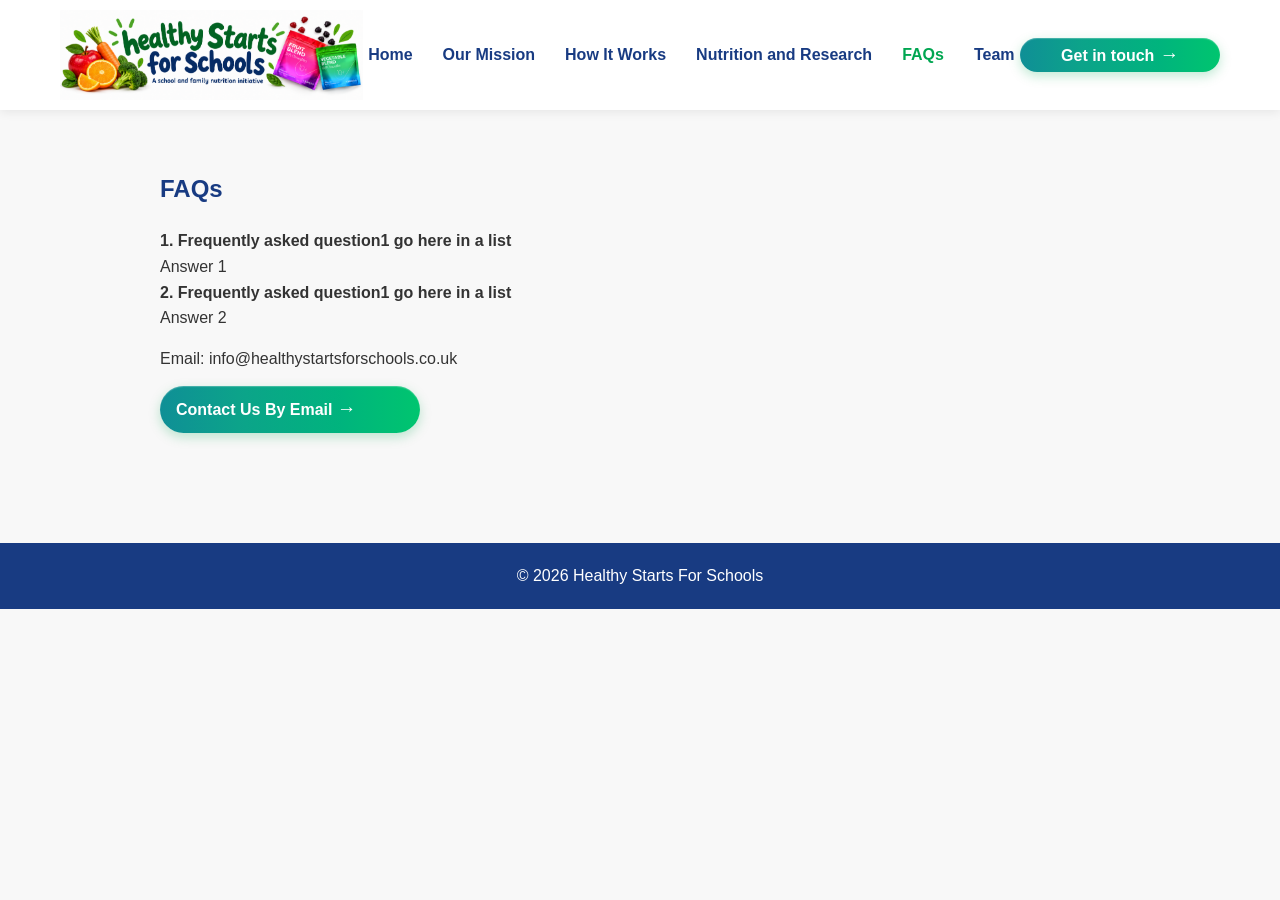
==== faqs.html @ ccf95e6d "first commit" ====
<!DOCTYPE html>
<html lang="en">
<head>
<meta charset="UTF-8">
<meta name="viewport" content="width=device-width, initial-scale=1.0">
<title>Contact Us</title>
<link rel="stylesheet" href="css/style.css">
</head>

<body>

<div id="header"></div>

<section class="content">

<h1>FAQs</h1>

<p>
<b>1. Frequently asked question1 go here in a list</b>
<br>
Answer 1
<br>
<b>2. Frequently asked question1 go here in a list</b>
<br>
Answer 2
<br>
</p>

<p>
Email: info@healthystartsforschools.co.uk
</p>

<a href="mailto:info@healthystartsforschools.co.uk" class="email-btn">
Contact Us By Email
</a>

</section>

<footer>
© 2026 Healthy Starts For Schools
</footer>

<script src="js/script.js"></script>

</body>
</html>
---- css/style.css ----
:root{
    --green-primary:#00A651;
    --green-dark:#008948;
    --green-light:#7AC943;
    --blue-primary:#183B82;
    --blue-dark:#102A60;
	--turquoise-primary:#00A6A6;
    --turquoise-dark:#008F8F;
    --red:#F44336;
    --red-light:#FF6B6B;
    --orange:#F9A11B;
    --yellow:#F7D100;
    --offwhite:#F8F8F8;
}

*{
    margin:0;
    padding:0;
    box-sizing:border-box;
}

body{
    font-family:Arial, Helvetica, sans-serif;
    background:var(--offwhite);
    line-height:1.6;
    color:#333;
}

header{
    background:#fff;
    box-shadow:0 2px 10px rgba(0,0,0,0.08);
    position:sticky;
    top:0;
    z-index:1000;
}

.header-container{
    max-width:1200px;
    margin:auto;
    display:flex;
    align-items:center;
    justify-content:space-between;
    padding:10px 20px;
}

.logo{
    height:90px;
    width:auto;
}

.nav-links{
    display:flex;
    list-style:none;
    gap:30px;
}

.nav-links a{
    text-decoration:none;
    color:var(--blue-primary);
    font-weight:bold;
    transition:.3s;
}

.nav-links a:hover{
    color:var(--green-primary);
}

.burger{
    display:none;
    font-size:2rem;
    cursor:pointer;
    background:none;
    border:none;
}

.hero{
    text-align:center;
    padding:80px 20px;
}

.hero h1{
    color:var(--green-primary);
    margin-bottom:20px;
}

.hero p{
    max-width:700px;
    margin:auto;
    margin-bottom:30px;
}

.email-btn{
    display:inline-block;

    padding:8px 16px;
    min-width:260px;

    background:linear-gradient(
        90deg,
        #0f8f96 0%,
        #0ca38a 30%,
        #00b47d 70%,
        #00c56f 100%
    );

    color:#ffffff;
    text-decoration:none;
    font-weight:700;

    border:none;
    border-radius:50px;

    box-shadow:
        0 4px 12px rgba(0,166,81,0.25),
        inset 0 1px 1px rgba(255,255,255,0.25);

    transition:all 0.3s ease;
}

.email-btn:hover{
    background:linear-gradient(
        90deg,
        #0a7e84 0%,
        #0a937d 30%,
        #009d6c 70%,
        #00ae61 100%
    );

    transform:translateY(-2px);
}

.email-btn::after{
    content:" →";
    font-size:1.2rem;
}

img{
    vertical-align: middle;
}

.gallery{
    max-width:1200px;
    margin:auto;
    padding:40px 20px;
    display:grid;
    grid-template-columns:repeat(auto-fit,minmax(300px,1fr));
    gap:20px;
}

.gallery img{
    width:100%;
    border-radius:10px;
    box-shadow:0 4px 10px rgba(0,0,0,.1);
}

.content{
    max-width:1000px;
    margin:auto;
    padding:60px 20px;
}

.content h1{
    color:var(--blue-primary);
    margin-bottom:20px;
}

.content p{
    margin-bottom:15px;
}

footer{
    background:var(--blue-primary);
    color:white;
    text-align:center;
    padding:20px;
    margin-top:50px;
}

.active-page{
    color:var(--green-primary) !important;
}

@media (max-width:768px){

    .burger{
        display:block;
    }

    .nav-links{
        display:none;
        width:100%;
        flex-direction:column;
        padding-top:20px;
        gap:15px;
        text-align:center;
    }

    .nav-links.active{
        display:flex;
    }

    .header-container{
        flex-wrap:wrap;
    }
}
.strapline{
    display:block;
    max-width:700px;
    width:100%;
    margin:0 auto 30px;
}

.showcase{
    padding:60px 20px;
    text-align:center;
    background:white;
}

.showcase h2{
    color:var(--blue-primary);
    margin-bottom:30px;
}

.showcase-image{
    width:100%;
    max-width:1100px;
    border-radius:12px;
    box-shadow:0 6px 20px rgba(0,0,0,0.15);
}

.active-page{
    color: #00A651;
    font-weight: bold;
}
.hero-buttons{
    display:flex;
    gap:20px;
    justify-content:center;
    flex-wrap:wrap;
    margin-top:30px;
}

.green-button,
.white-button{
    display:inline-block;
    padding:6px 6px;
    border-radius:20px;
    font-size:1rem;
    font-weight:700;
    text-decoration:none;
    transition:all 0.3s ease;
    text-align:center;
    min-width:200px;
}

/* Green Button */

.green-button{
    display:inline-block;
    padding:6px 6px;
    min-width:200px;

    background:linear-gradient(
        90deg,
        #0f8f96 0%,
        #0ca38a 30%,
        #00b47d 70%,
        #00c56f 100%
    );

    color:#ffffff;
    font-weight:700;
    font-size:1rem;
    text-decoration:none;

    border-radius:20px;
    border:none;

    box-shadow:
        0 4px 12px rgba(0,166,81,0.25),
        inset 0 1px 1px rgba(255,255,255,0.25);

    transition:all 0.3s ease;
}

.green-button:hover{
    background:linear-gradient(
        90deg,
        #0a7e84 0%,
        #0a937d 30%,
        #009d6c 70%,
        #00ae61 100%
    );

    transform:translateY(-2px);
}

/* White Button */

.white-button{
    background:#ffffff;
    color:#183B82;
    border:3px solid #6FD3CE;
    box-shadow:0 4px 12px rgba(0,0,0,0.08);
}

.white-button:hover{
    background:#f8f8f8;
    border-color:#00A651;
    transform:translateY(-2px);
}
@media (max-width:768px){

    .hero-buttons{
        flex-direction:column;
        align-items:center;
    }

    .green-button,
    .white-button{
        width:100%;
        max-width:350px;
    }
}
.green-button::after,
.white-button::after{
    content:" →";
    font-size:1.2rem;
}
.dark-blue-text{
    color:var(--blue-primary);
}

.turquoise-text{
    color:var(--turquoise-primary);
}
.hero-split{
    display:flex;
    align-items:center;
    gap:10px;    
	max-width:1200px;   
    margin:0 auto;
    padding:20px;          /* same side padding as .content */
}

.hero-content{
    flex:1 1 60%;
    text-align:left;
}

/* Row: leaves | heading | glow */
.hero-top{
    display:flex;
    align-items:flex-start;
    justify-content:space-between;
    gap:clamp(8px, 1.5vw, 20px);
    margin-bottom:10px;
}

.hero-image{
    flex:1 1 40%;
}

.hero-image img{
    width:100%;
    height:auto;
    display:block;
}

/* Leaves: top left of the content column */
.hero-leaves{
    width:clamp(35px, 4.5vw, 60px);
    height:auto;
    flex-shrink:0;
    mix-blend-mode:multiply;
}

/* Heading */
.hero-heading{
    flex:1 1 auto;
    min-width:0;
}

.hero-text{
    display:block;
    font-family:'Fredoka', Arial, Helvetica, sans-serif;
    font-weight:bolder;
    font-size:clamp(1.5rem, 3vw, 2.8rem);
    line-height:1.15;text-align:center;
}

/* Pink glow: top right of the heading */
.hero-glow{
    width:clamp(24px, 3vw, 40px);
    height:auto;
    flex-shrink:0;
    mix-blend-mode:multiply;
}

/* Spans the full row, so it runs from the leaves to the glow */
.hero-subtext{
    margin-bottom:20px;
    font-size:clamp(0.95rem, 1.4vw, 1.1rem);
    color:var(--blue-primary);
	text-align:center;	
	font-weight: bolder;
}

/* Buttons: left-aligned in this layout */
.hero-split .hero-buttons{
    justify-content:center;
    margin-top:0;
}

.green-button,
.white-button{
    cursor:pointer;
    font-family:inherit;
}

/* Stack on tablets and phones */
@media (max-width:768px){
    .hero-split{
        flex-direction:column;
    }

    .hero-content,
    .hero-image{
        flex:1 1 auto;
        width:100%;
    }

    .hero-split .hero-buttons{
        justify-content:center;
    }
}

/* ---------- Our mission banner ---------- */

.mission-banner{
    display:flex;
    align-items:center;
    justify-content:space-between;
    gap:20px;
    max-width:1200px;
    margin:40px auto;
    padding:20px 30px;
    background:#F1F6F3;              /* same pale green-grey as the research banner */
    border-radius:12px;
}

.mission-text{
    flex:1 1 auto;
    min-width:0;
    text-align:center;
}

/* Title with the glow at its left */
.mission-title-row{
    display:flex;
    align-items:center;
    justify-content:center;
    gap:10px;
    margin-bottom:8px;
}

.mission-title{
    font-family:'Fredoka', Arial, Helvetica, sans-serif;
    font-weight:600;
    font-size:clamp(1.4rem, 2.6vw, 2rem);
    color:var(--blue-primary);
}

.mission-glow{
    width:clamp(18px, 2vw, 28px);
    height:auto;
    mix-blend-mode:multiply;
}

.mission-subtitle{
    font-family:'Fredoka', Arial, Helvetica, sans-serif;
    font-weight:600;
    font-size:clamp(1.1rem, 2.4vw, 1.9rem);
    line-height:1.3;
    color:var(--blue-primary);
    max-width:32em;
    margin:0 auto 10px;
}

.mission-body{
    font-size:clamp(0.85rem, 1.3vw, 1.05rem);
    color:var(--blue-primary);
}

/* Blueberries left, apple right */
.mission-fruit{
    width:clamp(70px, 12vw, 170px);
    height:auto;
    flex-shrink:0;
    mix-blend-mode:multiply;         /* blends the image backgrounds into the banner */
}

/* Smaller fruit on phones, so the text has room */
@media (max-width:600px){
    .mission-banner{
        padding:20px 12px;
        gap:8px;
    }

    .mission-fruit{
        width:55px;
    }
}

/* ---------- How it works ---------- */

.hiw{
    max-width:1200px;
    margin:0 auto;
    padding:40px 20px;
}

/* Title with a glow either side */
.hiw-title-row{
    display:flex;
    align-items:center;
    justify-content:center;
    gap:clamp(8px, 1.5vw, 16px);
    margin-bottom:30px;
}

.hiw-title{
    font-family:'Fredoka', Arial, Helvetica, sans-serif;
    font-weight:600;
    font-size:clamp(1.6rem, 3vw, 2.4rem);
    color:var(--blue-primary);
}

.hiw-glow{
    width:clamp(18px, 2.2vw, 30px);
    height:auto;
    mix-blend-mode:multiply;
}

/* Row: step | arrow | step | arrow | step */
.hiw-steps{
    display:flex;
    align-items:center;
    justify-content:center;
    gap:clamp(8px, 1.5vw, 20px);
}

.hiw-step{
    flex:1 1 0;                    /* three equal-width steps */
    min-width:0;
    display:flex;
    align-items:center;
    gap:clamp(10px, 1.5vw, 18px);
}

.hiw-icon{
    width:clamp(70px, 9vw, 120px);
    height:auto;
    flex-shrink:0;
    mix-blend-mode:multiply;       /* hides the white image background */
}

.hiw-text h3{
    font-family:'Fredoka', Arial, Helvetica, sans-serif;
    font-weight:600;
    font-size:clamp(1rem, 1.5vw, 1.2rem);
    line-height:1.2;
    color:var(--blue-primary);
    margin-bottom:6px;
}

.hiw-text p{
    font-size:clamp(0.85rem, 1.15vw, 0.95rem);
    line-height:1.4;
    color:var(--blue-primary);
}

.hiw-arrow{
    flex:0 0 auto;
    width:clamp(14px, 1.8vw, 24px);
    height:auto;
    mix-blend-mode:multiply;
}

/* Stack the steps on tablets and phones */
@media (max-width:768px){
    .hiw-steps{
        flex-direction:column;
        gap:12px;
    }

    .hiw-step{
        flex:none;
        width:100%;
        max-width:420px;
    }

    .hiw-icon{
        width:90px;
    }

    .hiw-arrow{
        width:20px;
        transform:rotate(90deg);   /* arrows point down when stacked */
    }
}

/* ---------- Nutrition and research banner ---------- */

.research-banner{
    display:flex;
    align-items:center;
    gap:20px;
    max-width:1200px;
    margin:40px auto;
    padding:30px 40px;
    background:#eef5f2;              /* pale green-grey from the design */
    border-radius:12px;
}

.research-text{
    flex:1 1 45%;
    min-width:0;
}

.research-image{
    flex:1 1 55%;
    min-width:0;
}

.research-image img{
    width:100%;
    height:auto;
    display:block;
    mix-blend-mode:multiply;         /* blends the image's pale background into the box */
}

/* Title with the glow at its top right */
.research-title-row{
    display:flex;
    align-items:flex-start;
    gap:8px;
    margin-bottom:10px;
}

.research-title{
    font-family:'Fredoka', Arial, Helvetica, sans-serif;
    font-weight:600;
    font-size:clamp(1.5rem, 3vw, 2.4rem);
    line-height:1.15;
    color:var(--blue-primary);
}

.research-glow{
    width:clamp(18px, 2vw, 28px);
    height:auto;
    margin-top:-4px;
    flex-shrink:0;
    mix-blend-mode:multiply;
}

.research-subtitle{
    font-size:clamp(1.05rem, 1.8vw, 1.4rem);
    font-weight:700;
    line-height:1.3;
    color:var(--blue-primary);
    margin-bottom:12px;
}

.research-body{
    font-size:clamp(0.9rem, 1.3vw, 1.05rem);
    color:var(--blue-primary);
    margin-bottom:18px;
}

.research-link{
    font-weight:700;
    font-size:1.05rem;
    color:var(--turquoise-dark);
    text-decoration:none;
}

.research-link::after{
    content:" →";
}

.research-link:hover{
    text-decoration:underline;
}

/* Stack on tablets and phones */
@media (max-width:768px){
    .research-banner{
        flex-direction:column;
        padding:25px 20px;
    }

    .research-text,
    .research-image{
        flex:1 1 auto;
        width:100%;
    }
}
/* ---------- Meet the team + FAQs ---------- */

.tf{
    display:flex;
    gap:20px;
    max-width:1200px;
    margin:40px auto;
    padding:0 20px;
    align-items:stretch;
}

.tf-panel{
    background:#eef1f7;                /* pale blue-grey panel */
    border-radius:8px;
    padding:clamp(14px, 2vw, 24px);
    position:relative;
    min-width:0;
}

.tf-team{
    flex:1.4 1 0;                      /* left panel is wider */
    display:flex;
    align-items:center;
    gap:clamp(12px, 2vw, 24px);
}

.tf-faqs{
    flex:1 1 0;
}

/* Photo cropped to a circle */
.tf-photo{
    width:clamp(110px, 16vw, 190px);
    aspect-ratio:1 / 1;
    object-fit:cover;
    border-radius:50%;
    flex-shrink:0;
}

.tf-team-text{
    min-width:0;
}

/* Titles with glows */
.tf-title-row{
    display:flex;
    align-items:flex-start;
    gap:8px;
    margin-bottom:8px;
}

.tf-title{
    font-family:'Fredoka', Arial, Helvetica, sans-serif;
    font-weight:600;
    font-size:clamp(1.3rem, 2.2vw, 1.8rem);
    line-height:1.2;
    color:var(--blue-primary);
}

.tf-glow{
    width:clamp(16px, 1.8vw, 24px);
    height:auto;
    flex-shrink:0;
    mix-blend-mode:multiply;
}

.tf-subtitle{
    font-weight:700;
    font-size:clamp(1rem, 1.5vw, 1.15rem);
    line-height:1.3;
    color:var(--blue-primary);
    margin-bottom:10px;
}

.tf-body{
    font-size:clamp(0.85rem, 1.1vw, 0.95rem);
    line-height:1.45;
    color:var(--blue-primary);
    margin-bottom:12px;
}

.tf-link{
    font-weight:700;
    color:var(--turquoise-dark);
    text-decoration:none;
}

.tf-link::after{
    content:" →";
}

.tf-link:hover{
    text-decoration:underline;
}

/* Leaves at the top right of the FAQ panel */
.tf-leaves{
    position:absolute;
    top:8px;
    right:14px;
    width:clamp(36px, 4.5vw, 56px);
    height:auto;
    mix-blend-mode:multiply;
}

/* FAQ accordion */
.tf-faq{
    background:#fff;
    border-radius:10px;
    box-shadow:0 2px 6px rgba(0,0,0,0.06);
    margin-bottom:10px;
}

.tf-faq summary{
    cursor:pointer;
    list-style:none;
    position:relative;
    padding:12px 44px 12px 16px;
    font-family:'Fredoka', Arial, Helvetica, sans-serif;
    font-weight:600;
    font-size:clamp(0.9rem, 1.2vw, 1rem);
    color:var(--blue-primary);
}

.tf-faq summary::-webkit-details-marker{
    display:none;
}

/* Chevron */
.tf-faq summary::after{
    content:"";
    position:absolute;
    right:18px;
    top:50%;
    width:8px;
    height:8px;
    border-right:2px solid var(--blue-primary);
    border-bottom:2px solid var(--blue-primary);
    transform:translateY(-70%) rotate(45deg);
    transition:transform .2s ease;
}

.tf-faq[open] summary::after{
    transform:translateY(-30%) rotate(-135deg);   /* flips up when open */
}

.tf-faq p{
    padding:0 16px 14px;
    font-size:0.9rem;
    color:var(--blue-primary);
}

/* Stack on tablets and phones */
@media (max-width:900px){
    .tf{
        flex-direction:column;
    }
}

@media (max-width:500px){
    .tf-team{
        flex-direction:column;
        text-align:center;
    }

    .tf-title-row{
        justify-content:center;
    }
}
/* ---------- Call-to-action banner ---------- */

.cta{
    background:linear-gradient(90deg, #6f2cac 0%, #a02aa5 50%, #d6209c 100%);
    padding:24px 20px;
    margin-top:40px;
}

.cta-inner{
    max-width:1200px;
    margin:0 auto;
    display:flex;
    align-items:center;
    justify-content:space-between;
    gap:24px;
}

.cta-message{
    display:flex;
    align-items:center;
    gap:12px;
    flex:1 1 40%;
    min-width:0;
}

.cta-title{
    font-family:'Fredoka', Arial, Helvetica, sans-serif;
    font-weight:600;
    font-size:clamp(1.3rem, 2.4vw, 2rem);
    line-height:1.2;
    color:#fff;
}

.cta-leaves{
    width:clamp(34px, 4vw, 56px);
    height:auto;
    flex-shrink:0;
}

.cta-glow{
    width:clamp(18px, 2vw, 28px);
    height:auto;
    flex-shrink:0;
    align-self:flex-end;
}

/* Turns white-background images into light shapes on dark backgrounds */
.knockout{
    filter:grayscale(1) invert(1) brightness(1.4);
    mix-blend-mode:screen;
}

/* Form row */
.cta-form{
    display:flex;
    align-items:flex-end;
    gap:12px;
    flex:1 1 60%;
    min-width:0;
}

.cta-form label{
    flex:1 1 0;
    min-width:0;
    display:flex;
    flex-direction:column;
    gap:4px;
    font-size:0.8rem;
    font-weight:700;
    color:#fff;
}

.cta-form input{
    width:100%;
    padding:10px 12px;
    border:none;
    border-radius:8px;
    font-size:0.9rem;
    font-family:inherit;
}

.cta-form .green-button{
    flex:0 0 auto;
    padding:10px 20px;
    min-width:0;
    white-space:nowrap;
}

/* ---------- Footer ---------- */

.site-footer{
    background:#fff;
    color:var(--blue-primary);
    margin-top:0;
    padding:24px 20px;
}

.site-footer-inner{
    max-width:1200px;
    margin:0 auto;
    display:flex;
    align-items:center;
    justify-content:space-between;
    gap:20px;
}

.footer-logo{
    height:clamp(60px, 8vw, 90px);
    width:auto;
    flex-shrink:0;
}

.footer-text{
    text-align:center;
    font-size:0.9rem;
}

.footer-strong{
    font-weight:700;
}

.footer-text a{
    color:var(--blue-primary);
    text-decoration:none;
}

.footer-text a:hover{
    text-decoration:underline;
}

.footer-copy{
    font-size:0.8rem;
    margin-top:6px;
    opacity:0.8;
}

.footer-leaves{
    width:clamp(40px, 6vw, 70px);
    height:auto;
    flex-shrink:0;
    mix-blend-mode:multiply;     /* white background disappears on the white footer */
}

/* Stack on tablets and phones */
@media (max-width:900px){
    .cta-inner{
        flex-direction:column;
        align-items:stretch;
    }

    .cta-form{
        flex-wrap:wrap;
    }

    .cta-form label{
        flex:1 1 200px;
    }
}

@media (max-width:600px){
    .site-footer-inner{
        flex-direction:column;
    }

    .cta-form .green-button{
        width:100%;
        max-width:none;
    }
}

.straplines {
	display: block;      /* needed so auto margins can centre it */
	margin: 0 auto;      /* centres horizontally */
	width: 80%;          /* resize relative to the container */
	max-width: 900px;    /* never grow bigger than this */
	height: auto;        /* keeps the correct proportions */
}
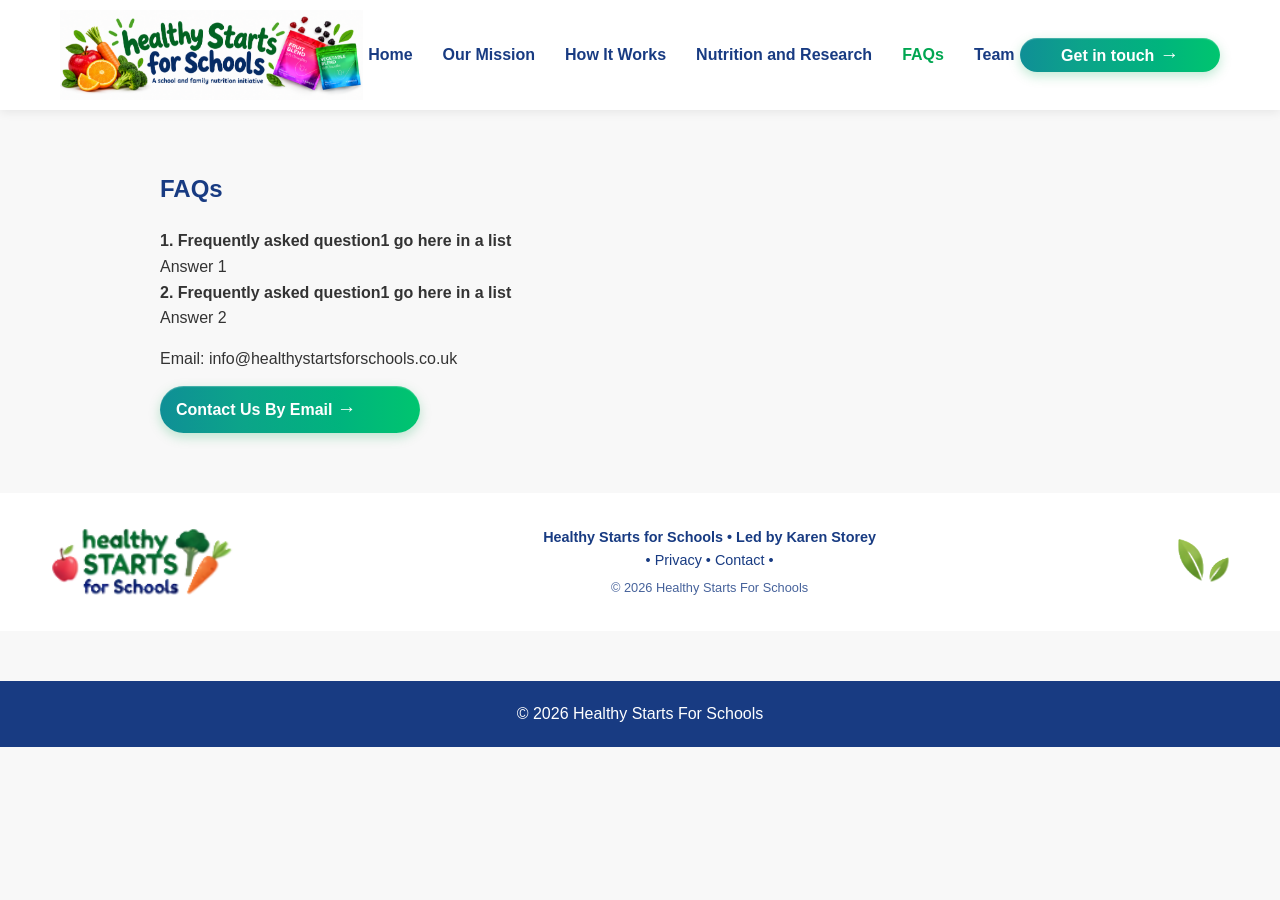
==== commit 76993255: "Email wired up in header and footer" ====
--- a/faqs.html
+++ b/faqs.html
@@ -5,6 +5,19 @@
 <meta name="viewport" content="width=device-width, initial-scale=1.0">
 <title>Contact Us</title>
 <link rel="stylesheet" href="css/style.css">
+<!-- Standard favicon -->
+<link rel="icon" type="image/x-icon" href="images/icons/favicon.ico">
+
+<!-- PNG favicons -->
+<link rel="icon" type="image/png" sizes="16x16" href="images/icons/favicon-16x16.png">
+<link rel="icon" type="image/png" sizes="32x32" href="images/icons/favicon-32x32.png">
+
+<!-- Android -->
+<link rel="icon" type="image/png" sizes="192x192" href="images/icons/android-chrome-192x192.png">
+<link rel="icon" type="image/png" sizes="512x512" href="images/icons/android-chrome-512x512.png">
+
+<!-- Apple -->
+<link rel="apple-touch-icon" sizes="180x180" href="images/icons/apple-touch-icon.png">
 </head>
 
 <body>
@@ -36,9 +49,7 @@
 
 </section>
 
-<footer>
-© 2026 Healthy Starts For Schools
-</footer>
+<div id="footer"></div>
 
 <script src="js/script.js"></script>
 
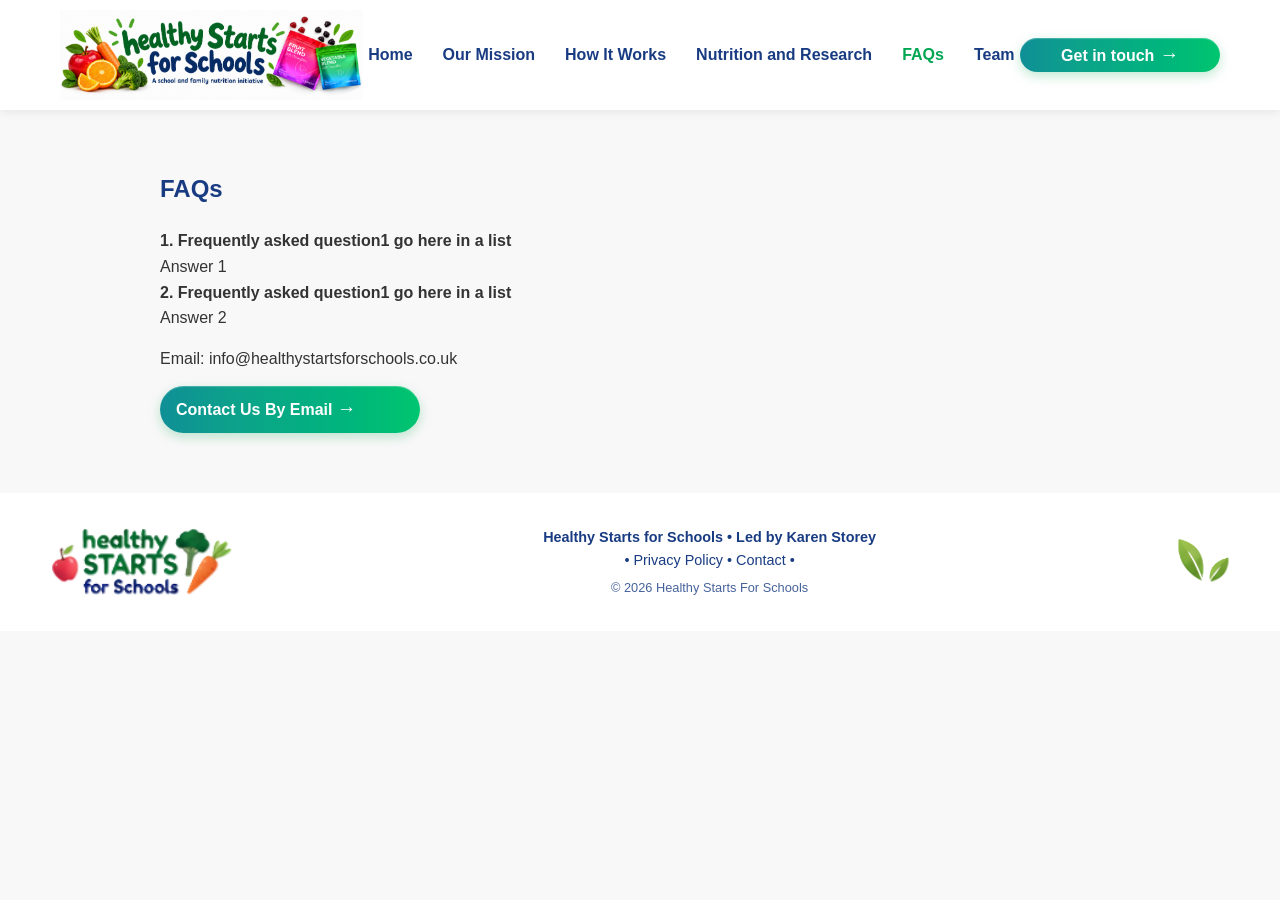
==== commit 2dd95363: "Added research" ====
--- a/faqs.html
+++ b/faqs.html
@@ -3,7 +3,7 @@
 <head>
 <meta charset="UTF-8">
 <meta name="viewport" content="width=device-width, initial-scale=1.0">
-<title>Contact Us</title>
+<title>FAQs</title>
 <link rel="stylesheet" href="css/style.css">
 <!-- Standard favicon -->
 <link rel="icon" type="image/x-icon" href="images/icons/favicon.ico">
--- a/css/style.css
+++ b/css/style.css
@@ -209,7 +209,18 @@
     width:100%;
     margin:0 auto 30px;
 }
-
+.clinicalresearch{
+    display:block;
+    max-width:700px;
+    width:100%;
+    margin:0 auto 30px;
+}
+.bottombanner{
+    display:block;
+    
+    width:100%;
+    margin:0 auto 5px;
+}
 .showcase{
     padding:60px 20px;
     text-align:center;
@@ -1051,4 +1062,29 @@
 	width: 80%;          /* resize relative to the container */
 	max-width: 900px;    /* never grow bigger than this */
 	height: auto;        /* keeps the correct proportions */
-}+}
+
+.team-member{
+    background:#fff;
+    padding:30px;
+    margin:30px 0;
+    border-radius:12px;
+    box-shadow:0 2px 10px rgba(0,0,0,0.08);
+}
+
+.team-header{
+    display:flex;
+    gap:20px;
+    align-items:center;
+    margin-bottom:20px;
+}
+
+.team-header img{
+    width:140px;
+    height:140px;
+    border-radius:50%;
+    object-fit:cover;
+}
+
+.team-role{
+    color:var(--green-primary);
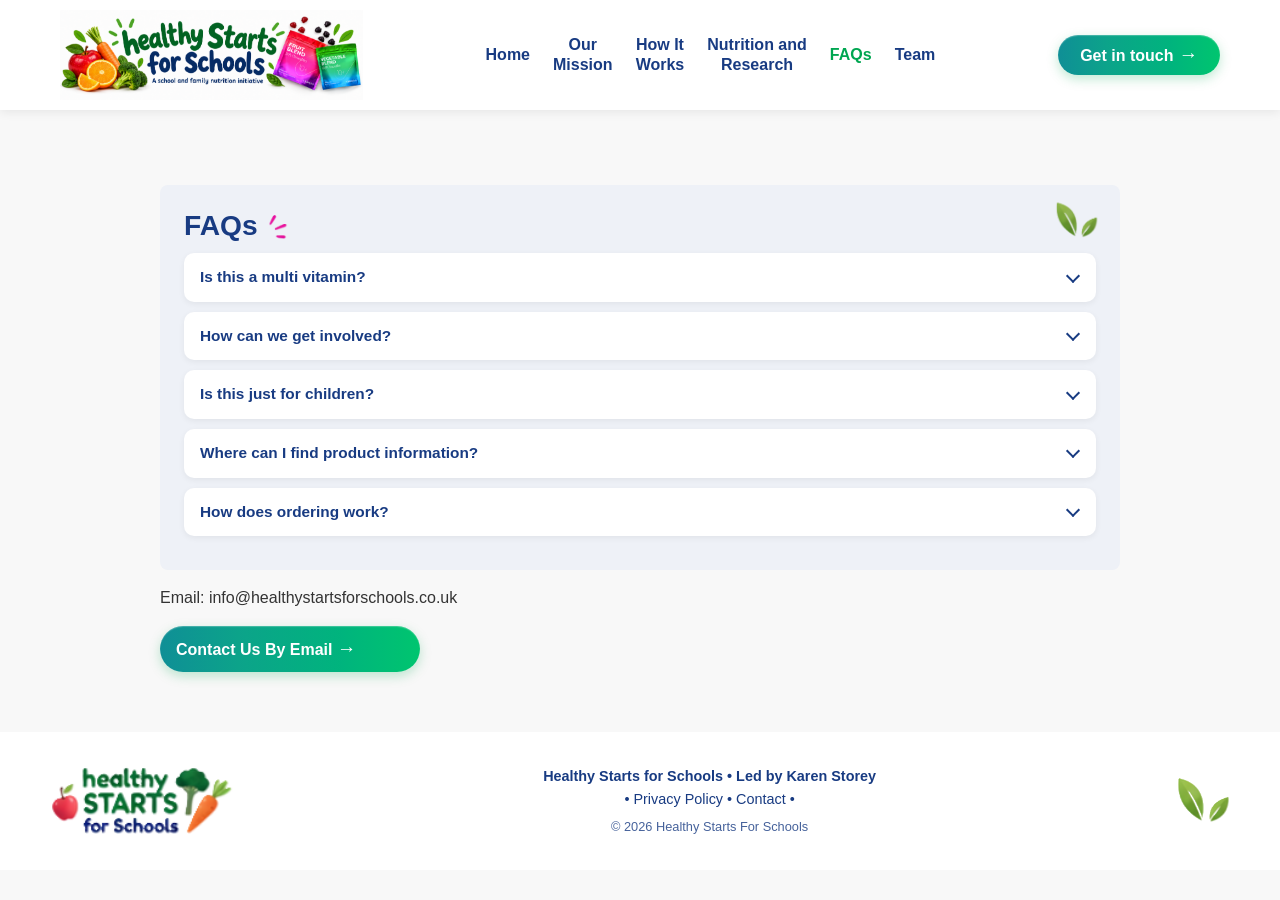
==== commit 108fc93f: "Menu layout FAQ Update" ====
--- a/faqs.html
+++ b/faqs.html
@@ -25,27 +25,51 @@
 <div id="header"></div>
 
 <section class="content">
+	<p>
+	<div class="tf-panel tf-faqs">
 
-<h1>FAQs</h1>
+			<img class="tf-leaves" src="images/leaves-right.png" alt="" aria-hidden="true">
 
-<p>
-<b>1. Frequently asked question1 go here in a list</b>
-<br>
-Answer 1
-<br>
-<b>2. Frequently asked question1 go here in a list</b>
-<br>
-Answer 2
-<br>
-</p>
+			<div class="tf-title-row">
+				<h2 class="tf-title">FAQs</h2>
+				<img class="tf-glow" src="images/pink-glow-right.png" alt="" aria-hidden="true">
+			</div>
+			<details class="tf-faq">
+				<summary>Is this a multi vitamin?</summary>
+				<p>No, the is organic GMO free whole food nutrition.</p>
+			</details>
+			<details class="tf-faq">
+				<summary>How can we get involved?</summary>
+				<p>Email us for more information.</p>
+			</details>
+			<details class="tf-faq">
+				<summary>Is this just for children?</summary>
+				<p>No. We do a full range of whole food nutrition for all ages 
+				<a class="mini-green-button" href="https://keith.juiceplus.com"
+			   target="_blank" rel="noopener noreferrer">More info</a>
+				</p>
+			</details>
 
-<p>
-Email: info@healthystartsforschools.co.uk
-</p>
+			<details class="tf-faq">
+				<summary>Where can I find product information?</summary>
+				<p>See the nutrition and research page.</p>
+			</details>
 
-<a href="mailto:info@healthystartsforschools.co.uk" class="email-btn">
-Contact Us By Email
-</a>
+			<details class="tf-faq">
+				<summary>How does ordering work?</summary>
+				<p>A simple repeat ordering system that gets delivered directly to your organisation.</p>
+			</details>
+
+		</div>
+	</p>
+
+	<p>
+	Email: info@healthystartsforschools.co.uk
+	</p>
+
+	<a href="mailto:info@healthystartsforschools.co.uk" class="email-btn">
+	Contact Us By Email
+	</a>
 
 </section>
 
--- a/css/style.css
+++ b/css/style.css
@@ -47,7 +47,9 @@
     height:90px;
     width:auto;
 }
-
+@media (max-width:1200px){
+    .logo{ height:70px; }
+}
 .nav-links{
     display:flex;
     list-style:none;
@@ -66,12 +68,20 @@
 }
 
 .burger{
-    display:none;
-    font-size:2rem;
-    cursor:pointer;
+    display:none;            /* shown on mobile by your existing media query */
     background:none;
     border:none;
-}
+    padding:0;
+    cursor:pointer;
+    line-height:0;           /* removes extra space around the image */
+}
+
+.burger-img{
+    height:30px;             /* adjust to taste */
+    width:auto;
+    display:block;    
+}
+.burger:hover .burger-img{ opacity:0.8; }
 
 .hero{
     text-align:center;
@@ -456,7 +466,7 @@
     max-width:1200px;
     margin:40px auto;
     padding:20px 30px;
-    background:#F1F6F3;              /* same pale green-grey as the research banner */
+    background:#eef5f2;              /* same pale green-grey as the research banner */
     border-radius:12px;
 }
 
@@ -1087,4 +1097,74 @@
 }
 
 .team-role{
-    color:var(--green-primary);+    color:var(--green-primary);	
+}
+.header-container{
+    gap:20px;
+}
+
+.nav-links{
+    align-items:center;                 /* centres 1-line and 2-line links on the same midline */
+    gap:clamp(14px, 1.8vw, 28px);
+}
+
+.nav-links a{
+    display:block;
+    text-align:center;
+    line-height:1.25;
+    white-space:nowrap;                 /* only wraps where the <br> is */
+}
+
+#get-in-touch{
+    flex-shrink:0;
+    min-width:0;                        /* overrides the 200px from .green-button */
+    padding:8px 22px;
+    line-height:1.25;
+    text-align:center;
+    white-space:nowrap;
+}
+
+@media (max-width:768px){
+
+    .nav-links br{
+        display:none;            /* menu items on a single line */
+    }
+
+    nav{
+        display:contents;        /* burger and menu become direct children of the header */
+    }
+
+    .header-container > a{
+        order:1;
+        margin-right:auto;       /* pushes the button and burger to the right */
+    }
+
+    #get-in-touch{
+        order:2;
+        width:auto;
+        max-width:none;
+    }
+
+    .burger{
+        order:3;                 /* far right */
+    }
+
+    .nav-links{
+        order:4;                 /* drops to its own full-width row when opened */
+    }
+}
+@media (max-width:480px){
+    .logo{
+        height:50px;
+    }
+
+    #get-in-touch{
+        padding:8px 14px;
+        font-size:0.9rem;
+    }
+
+    .header-container{
+        gap:10px;
+        padding:10px 12px;
+    }
+}
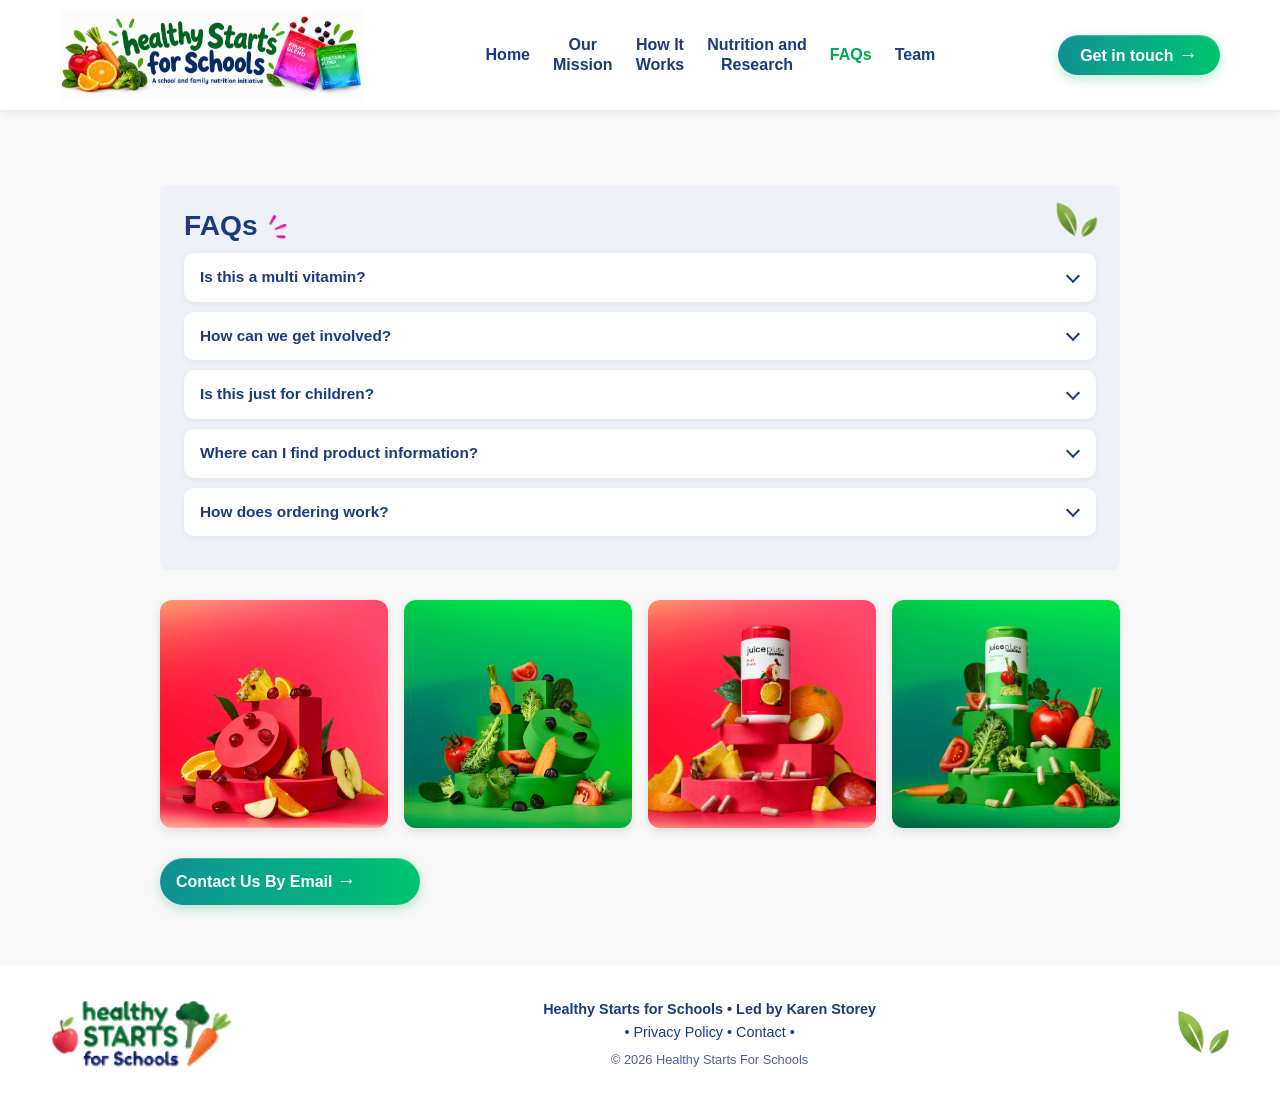
==== commit 1bbda2ff: "More on nutrition and research images and ingredients" ====
--- a/faqs.html
+++ b/faqs.html
@@ -63,9 +63,15 @@
 		</div>
 	</p>
 
-	<p>
-	Email: info@healthystartsforschools.co.uk
-	</p>
+	<div class="product-gallery">
+
+	<img src="images/Chew/Chewables2.png" alt="Fruit Blend soft chewables with fresh fruit">
+	<img src="images/Chew/Chewables3.png" alt="Vegetable Blend soft chewables with fresh vegetables">
+
+	<img src="images/Caps/Caps2.png" alt="Fruit Blend capsules and tub with fresh fruit">
+	<img src="images/Caps/Caps3.png" alt="Vegetable Blend capsules and tub with fresh vegetables">
+
+</div>
 
 	<a href="mailto:info@healthystartsforschools.co.uk" class="email-btn">
 	Contact Us By Email
--- a/css/style.css
+++ b/css/style.css
@@ -225,6 +225,27 @@
     width:100%;
     margin:0 auto 30px;
 }
+
+.research-ingredients{
+    display:grid;
+    grid-template-columns:repeat(2, 1fr);   /* 2 in a row */
+    gap:16px;
+    align-items:center;
+    max-width:700px;                        /* same width as .clinicalresearch */
+    width:100%;
+    margin:0 auto 30px;
+}
+.research-ingredients img{
+    display:block;
+    width:100%;
+    height:auto;
+}
+@media (max-width:480px){
+    .research-ingredients{
+        grid-template-columns:1fr;
+    }
+}
+
 .bottombanner{
     display:block;
     
@@ -1167,4 +1188,130 @@
         gap:10px;
         padding:10px 12px;
     }
+}
+.mini-green-button{
+    display:inline-block;
+    margin-left:6px;
+    padding:3px 14px;
+    border-radius:20px;
+    font-size:0.8rem;
+    font-weight:700;
+    line-height:1.4;
+    text-decoration:none;
+    color:#ffffff;
+    vertical-align:middle;
+    background:linear-gradient(
+        90deg,
+        #0f8f96 0%,
+        #0ca38a 30%,
+        #00b47d 70%,
+        #00c56f 100%
+    );
+    box-shadow:0 2px 6px rgba(0,166,81,0.25);
+    transition:all 0.3s ease;
+}
+
+.mini-green-button:hover{
+    background:linear-gradient(
+        90deg,
+        #0a7e84 0%,
+        #0a937d 30%,
+        #009d6c 70%,
+        #00ae61 100%
+    );
+    transform:translateY(-1px);
+}
+
+.mini-green-button::after{
+    content:" →";
+}
+
+/* ---------- Free products for kids ---------- */
+
+.free-products{
+    max-width:700px;
+    margin:0 auto 30px;
+    padding:20px 24px;
+    background:#e9e9e9;              /* matches the grey of the product photos */
+    border-radius:12px;
+    text-align:center;
+}
+
+.fp-title{
+    font-family:Arial, Helvetica, sans-serif;
+    font-weight:400;
+    font-size:clamp(1.1rem, 3vw, 1.6rem);
+    letter-spacing:0.04em;
+    text-transform:uppercase;
+    color:#333;
+    margin-bottom:10px;
+}
+
+.fp-row{
+    display:flex;
+    align-items:center;
+    justify-content:center;
+    gap:clamp(8px, 2vw, 20px);
+}
+
+/* Crops the empty grey space around each photo */
+.fp-photo{
+    flex:1 1 0;
+    min-width:0;
+    aspect-ratio:1 / 0.8;
+    overflow:hidden;
+}
+
+.fp-photo img{
+    width:100%;
+    height:100%;
+    object-fit:cover;
+    transform:scale(1.25);           /* zooms in on the products; increase to crop more */
+}
+
+.fp-or{
+    flex:0 0 auto;
+    font-weight:700;
+    font-size:clamp(0.9rem, 2vw, 1.2rem);
+    letter-spacing:0.05em;
+    color:#333;
+}
+
+/* Stack on small phones */
+@media (max-width:480px){
+    .fp-row{
+        flex-direction:column;
+    }
+
+    .fp-photo{
+        width:70%;
+        flex:none;
+    }
+}
+
+/* ---------- Product photo gallery ---------- */
+
+.product-gallery{
+    display:grid;
+    grid-template-columns:repeat(4, 1fr);   /* four across on desktop */
+    gap:16px;
+    max-width:1000px;
+    margin:30px auto;
+}
+
+.product-gallery img{
+    width:100%;
+    aspect-ratio:1 / 1;                      /* keeps all four the same square size */
+    object-fit:cover;
+    border-radius:12px;
+    box-shadow:0 4px 10px rgba(0,0,0,0.1);
+    display:block;
+}
+
+/* Two by two on tablets and phones */
+@media (max-width:768px){
+    .product-gallery{
+        grid-template-columns:repeat(2, 1fr);
+        gap:12px;
+    }
 }
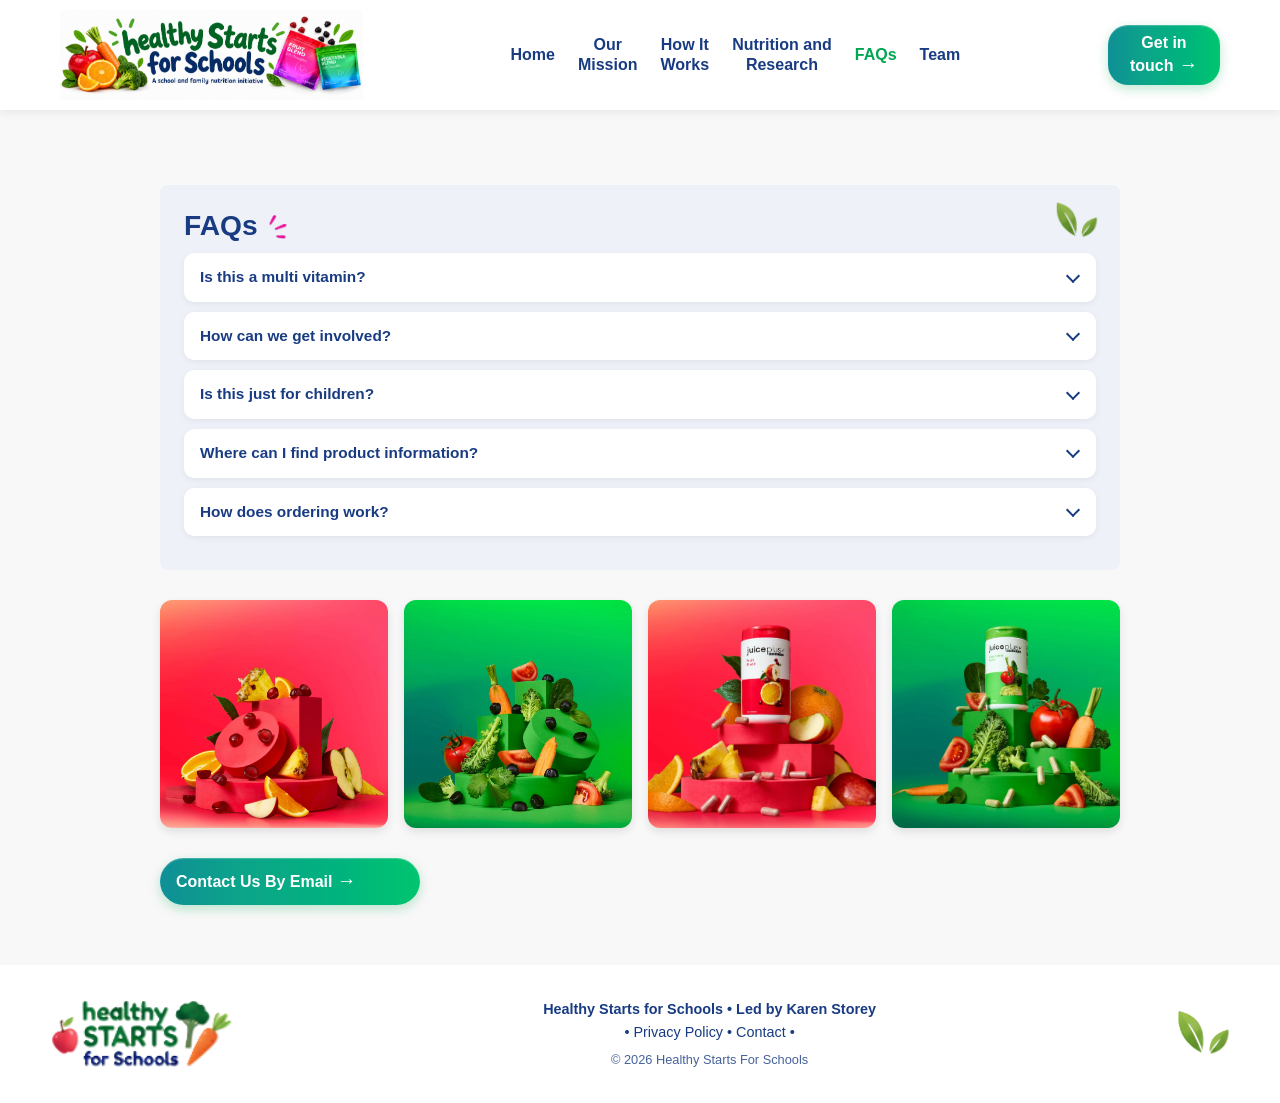
==== commit 830bec84: "Page Changes" ====
--- a/faqs.html
+++ b/faqs.html
@@ -36,7 +36,7 @@
 			</div>
 			<details class="tf-faq">
 				<summary>Is this a multi vitamin?</summary>
-				<p>No, the is organic GMO free whole food nutrition.</p>
+				<p>No, the is GMO free, Vegan, Whole food nutrition.</p>
 			</details>
 			<details class="tf-faq">
 				<summary>How can we get involved?</summary>
--- a/css/style.css
+++ b/css/style.css
@@ -1175,20 +1175,36 @@
     }
 }
 @media (max-width:480px){
+
+    .header-container{
+        gap:8px;
+        padding:8px 12px;
+    }
+
+    .header-container > a{
+        min-width:0;
+        flex:0 1 auto;           /* lets the logo shrink if space runs out */
+    }
+
     .logo{
-        height:50px;
+        height:44px;
+        max-width:100%;
     }
 
     #get-in-touch{
-        padding:8px 14px;
-        font-size:0.9rem;
-    }
-
-    .header-container{
-        gap:10px;
-        padding:10px 12px;
-    }
-}
+        padding:7px 14px;
+        font-size:0.85rem;
+    }
+
+    #get-in-touch::after{
+        content:none;            /* drops the arrow to save width */
+    }
+
+    .burger-img{
+        height:26px;
+    }
+}
+
 .mini-green-button{
     display:inline-block;
     margin-left:6px;
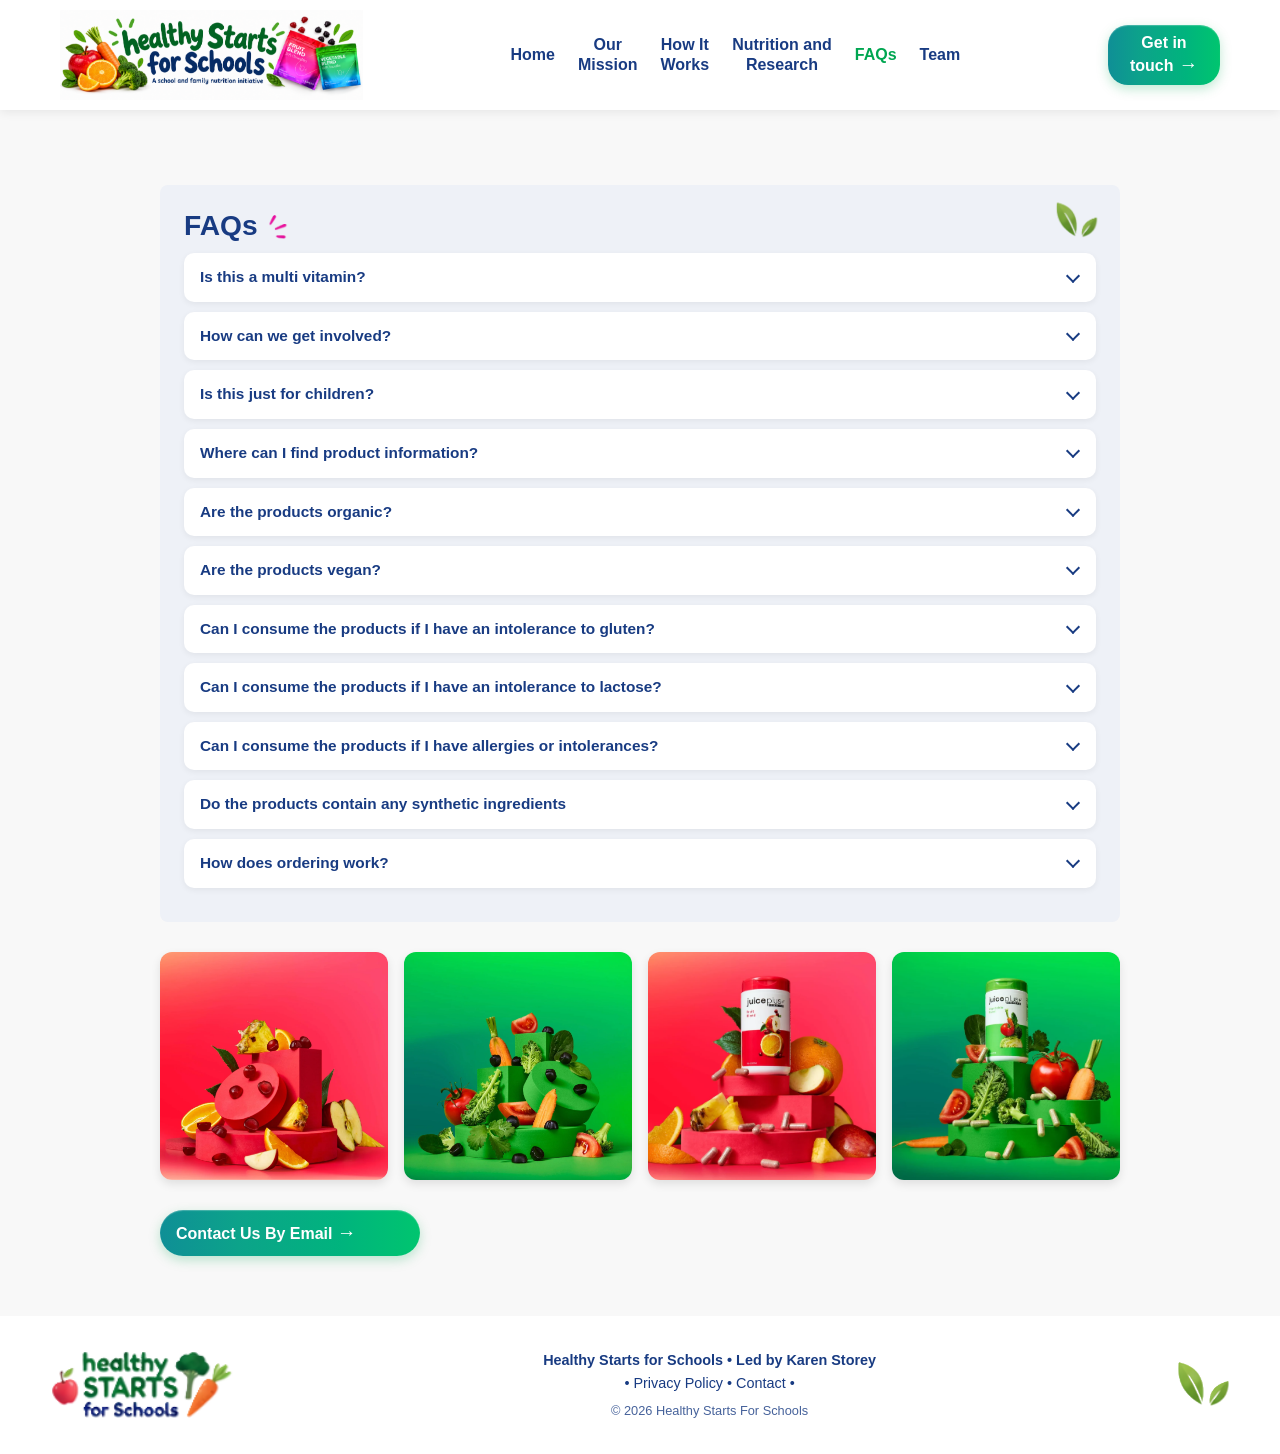
==== commit 7b75fd45: "Added graphics and FAQs" ====
--- a/faqs.html
+++ b/faqs.html
@@ -36,7 +36,7 @@
 			</div>
 			<details class="tf-faq">
 				<summary>Is this a multi vitamin?</summary>
-				<p>No, the is GMO free, Vegan, Whole food nutrition.</p>
+				<p>No, the products are GMO free, Vegan, Whole food nutrition.</p>
 			</details>
 			<details class="tf-faq">
 				<summary>How can we get involved?</summary>
@@ -54,10 +54,48 @@
 				<summary>Where can I find product information?</summary>
 				<p>See the nutrition and research page.</p>
 			</details>
+			
+			<details class="tf-faq">
+				<summary>Are the products organic?</summary>
+				<p>We use organically grown fruits and vegetables whenever possible, provided they meet out strict quality standards. However, because organic sourcing is not always available at the level of quality we require, our products are not certified organic.</p>
+			</details>
+			
+			<details class="tf-faq">
+				<summary>Are the products vegan?</summary>
+				<p>The capsules and chewables, as sold, are suitable for a vegan diet</p>
+			</details>
+			
+			<details class="tf-faq">
+				<summary>Can I consume the products if I have an intolerance to gluten?</summary>
+				<p>We can confirm that all the products are gluten-free, containing gluten at levels below 20ppm, in accordance with EU Regulations on this subject.</p>
+			</details>
+			
+			<details class="tf-faq">
+				<summary>Can I consume the  products if I have an intolerance to lactose?</summary>
+				<p>The products are lactose-free.</p>
+			</details>
+			
+			<details class="tf-faq">
+				<summary>Can I consume the products if I have allergies or intolerances?</summary>
+				<p>If there are specific ingredients that you need to avoid due to your allergy or intolerance, please take a look at our product labels (available on our website) to check whether they are present in our products.  Ingredients that are considered common allergens under EU food law are highlighted in bold, but please do check the ingredients list carefully for any ingredient that is of concern to you with your specific allergy/intolerance.
+				<br>
+				If you have any concerns about the suitability of a food for you, due to allergies or other medical conditions, please always take a copy of the product information/label and discuss the matter with your doctor or other healthcare professional.</p>
+			</details>
+			
+			<details class="tf-faq">
+				<summary>Do the products contain any synthetic ingredients</summary>
+				<p>Our products are developed with a focus on minimally processed, plant-based, whole-food ingredients. We aim, where possible, to use ingredients that are minimally processed and sourced from nature, within all other legal requirements.
+				products are free of: <br>
+					&bull; Preservatives<br>
+					&bull; Synthetic colourings<br>
+					&bull; Chemical stabilisers<br>
+					&bull; GMO ingredients
+				</p>
+			</details>
 
 			<details class="tf-faq">
 				<summary>How does ordering work?</summary>
-				<p>A simple repeat ordering system that gets delivered directly to your organisation.</p>
+				<p>A simple repeat ordering system that gets delivered directly to your organisation. Te health crew will get you started and will be at the end of the phone if you have any issues. We will also do scheduled follow up calls to ensure all is going smoothly.</p>
 			</details>
 
 		</div>
@@ -65,18 +103,24 @@
 
 	<div class="product-gallery">
 
-	<img src="images/Chew/Chewables2.png" alt="Fruit Blend soft chewables with fresh fruit">
-	<img src="images/Chew/Chewables3.png" alt="Vegetable Blend soft chewables with fresh vegetables">
+		<img src="images/Chew/Chewables2.png" alt="Fruit Blend soft chewables with fresh fruit">
+		<img src="images/Chew/Chewables3.png" alt="Vegetable Blend soft chewables with fresh vegetables">
 
-	<img src="images/Caps/Caps2.png" alt="Fruit Blend capsules and tub with fresh fruit">
-	<img src="images/Caps/Caps3.png" alt="Vegetable Blend capsules and tub with fresh vegetables">
+		<img src="images/Caps/Caps2.png" alt="Fruit Blend capsules and tub with fresh fruit">
+		<img src="images/Caps/Caps3.png" alt="Vegetable Blend capsules and tub with fresh vegetables">
 
-</div>
+	</div>
 
 	<a href="mailto:info@healthystartsforschools.co.uk" class="email-btn">
 	Contact Us By Email
 	</a>
-
+<!--
+<p>
+<div class="research-image">
+		<img src="images/raspberries-chewies-115.png" alt="Fruit Blend soft chewables with fresh fruit"><br>
+		<img src="images/apples-chewies-115.png" alt="Vegetable Blend soft chewables with fresh vegetables">
+	</div>
+</p>-->
 </section>
 
 <div id="footer"></div>
--- a/css/style.css
+++ b/css/style.css
@@ -1123,7 +1123,9 @@
 .header-container{
     gap:20px;
 }
-
+.width90pc{
+	width:90%
+}
 .nav-links{
     align-items:center;                 /* centres 1-line and 2-line links on the same midline */
     gap:clamp(14px, 1.8vw, 28px);
